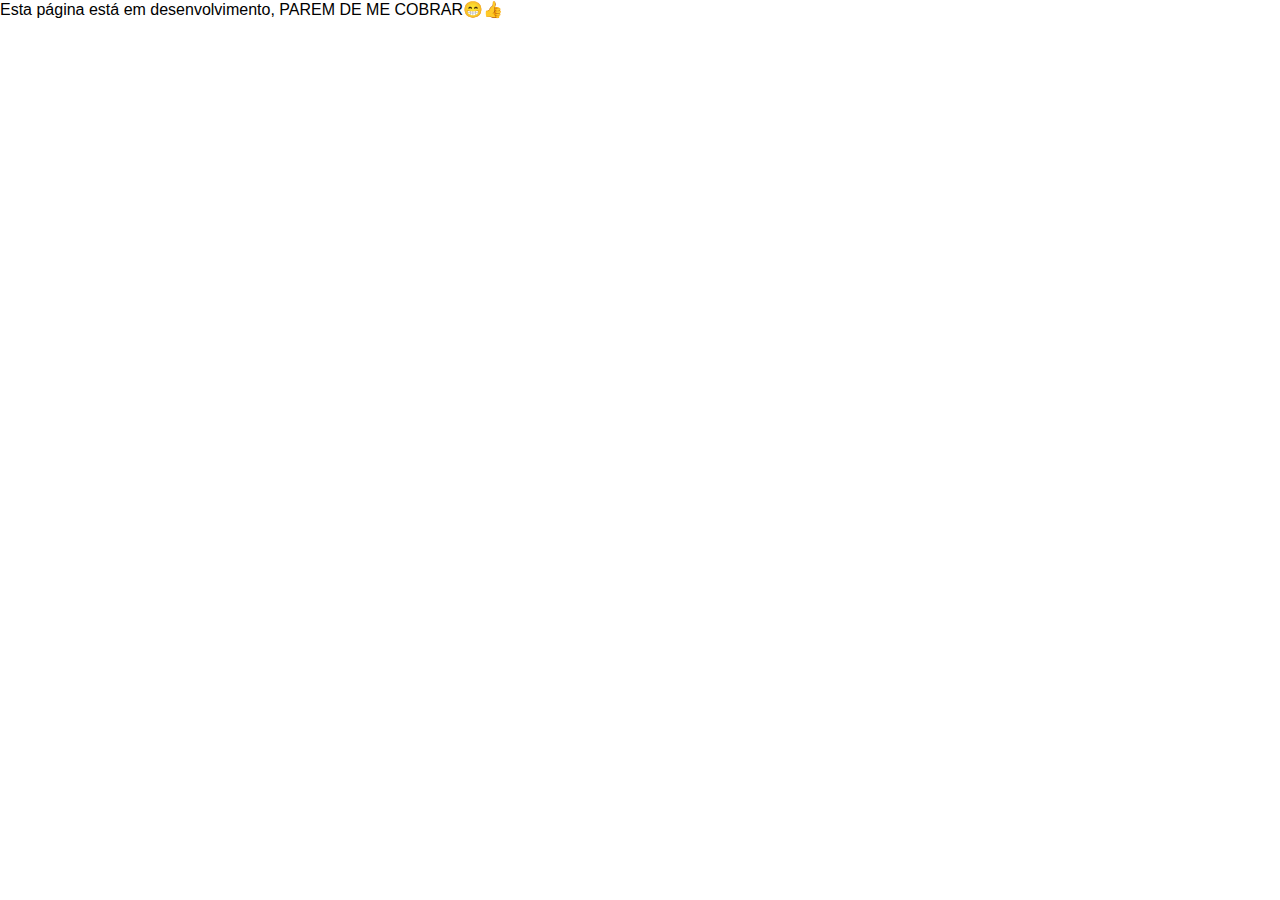
==== login.html @ 86f6ba07 "Página de Termos de Uso" ====
<!DOCTYPE html>
<html lang="en">
<head>
    <meta charset="UTF-8">
    <meta name="viewport" content="width=device-width, initial-scale=1.0">
    <link rel="stylesheet" href="https://fonts.googleapis.com/css2?family=Material+Symbols+Outlined:opsz,wght,FILL,GRAD@20..48,100..700,0..1,-50..200" />
    <link rel="stylesheet" href="assets/css/index.css" type="text/css">
    <link rel="shortcut icon" href="assets/images/favicon.ico" type="image/x-icon">
    <title>Login | ZenTimer Pro.</title>
</head>
<body>
    <main class="main">
        <section class="login__container container">
            <div class="login">Esta página está em desenvolvimento, PAREM DE ME COBRAR😁👍</div>
        </section>
    </main>
</body>
</html>
---- assets/css/index.css ----
@charset "UTF-8";

/* Importing fonts from Google Fonts */
@import url('https://fonts.googleapis.com/css2?family=Inter:ital,opsz,wght@0,14..32,100..900;1,14..32,100..900&family=Roboto:ital,wght@0,100..900;1,100..900&family=Source+Sans+3:ital,wght@0,200..900;1,200..900&family=Space+Grotesk:wght@300..700&display=swap');

/* Importing all CSS files */
@import url('header.css');
@import url('main.css');
@import url('footer.css');
@import url('sobre.css');

/* Importing all media queries files */
@import url('medias/header.css');
@import url('medias/main.css');
@import url('medias/footer.css');
@import url('medias/sobre.css');

:root {
    /* Colors */
    --color1: #EFC3F5;
    --color2: #FAA6FF;
    --color3: #6c63ff;
    --color4: #2F195F;
    --color5: #0F1020;
    
    --white1: #ffffff;
    --white2: #f6f6f6;
    --white3: #ececec;
    --white4: #e1e1e1;
    --white5: #d0d0d0;
    
    --black1: #4d4d4d;
    --black2: #3c3c3c;
    --black3: #1e1e1e;
    --black4: #111111;
    --black5: #000000;
    
    /* Fonts */
    --font-default: Arial, Helvetica, Sans-serif;
    --font-logo: "Space Grotesk", var(--font-default);
    --font1: "Inter", var(--font-default);
    --font2: "Source Sans 3", var(--font-default);
    --fonte3: "Roboto", var(--font-default);
    
    /* Others */
    --transition: 300ms ease;
    --shadow: 0px 5px 19px #0000004f;
    --border1: 1px solid #0b0c0d86;
    --border2: 1px solid #0b0c0d52;
}

* {
    font-family: var(--font-default);
    margin: 0;
    padding: 0;
    box-sizing: border-box;
}

html {
    scroll-behavior: smooth;
    transition: var(--transition);
}

body {
    height: 100%;
}

a {
    text-decoration: none;
}

ul {
    list-style: none;
}

.container {
    width: 100%;
}
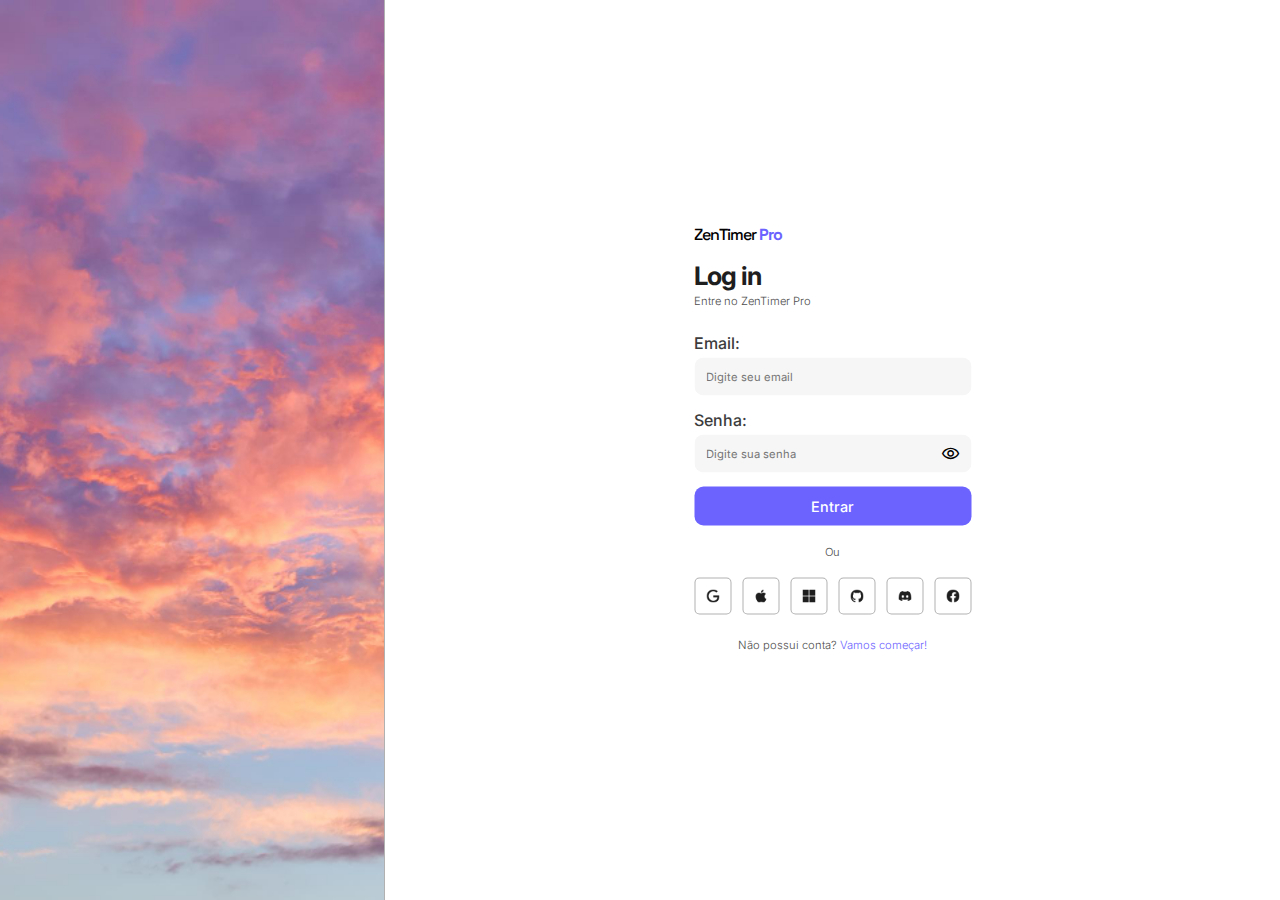
==== commit d6c56544: "Página de Login" ====
--- a/login.html
+++ b/login.html
@@ -6,13 +6,63 @@
     <link rel="stylesheet" href="https://fonts.googleapis.com/css2?family=Material+Symbols+Outlined:opsz,wght,FILL,GRAD@20..48,100..700,0..1,-50..200" />
     <link rel="stylesheet" href="assets/css/index.css" type="text/css">
     <link rel="shortcut icon" href="assets/images/favicon.ico" type="image/x-icon">
-    <title>Login | ZenTimer Pro.</title>
+    <title>Login | ZenTimer Pro</title>
 </head>
 <body>
     <main class="main">
         <section class="login__container container">
-            <div class="login">Esta página está em desenvolvimento, PAREM DE ME COBRAR😁👍</div>
+            <div class="login__img"></div>
+            <div class="login__bg">
+                <div class="login">
+                    <h1 class="logo">ZenTimer <strong class="dest">Pro</strong></h1>
+                    <h1 class="login__title">Log in</h1>
+                    <p class="login__txt">Entre no ZenTimer Pro</p>
+                    <form action="#" method="post" class="form">
+                        <div class="form__block">
+                            <label for="email" class="form__label">Email:</label>
+                            <input type="email" name="email" id="email" class="form__input" placeholder="Digite seu email">
+                            <span class="form__error">Email inválido!</span>
+                        </div>
+                        <div class="form__block">
+                            <label for="senha" class="form__label">Senha:</label>
+                            <p class="pass">
+                                <input type="password" name="senha" id="senha" class="form__input" min-length="8" placeholder="Digite sua senha">
+                                <span class="material-symbols-outlined toggle-pass" onclick="togglePassword()">visibility</span>
+                            </p>
+                            <span class="form__error">A senha precisar ter 8+ caracteres!</span>
+                        </div>
+                        <button type="submit" class="form__btn">Entrar</button>
+                    </form>
+                    <p class="login__txt">Ou</p>
+                    <div class="form__blcks">
+                        <div class="form__blck">
+                            <img title="Faça login com Google" src="assets/images/google.png" alt="Ícone" class="form__icon">
+                        </div>
+                        <div class="form__blck">
+                            <img title="Faça login com Apple" src="assets/images/apple.png" alt="Ícone" class="form__icon">
+                        </div>
+                        <div class="form__blck">
+                            <img title="Faça login com Microsoft" src="assets/images/microsoft.png" alt="Ícone" class="form__icon">
+                        </div>
+                        <div class="form__blck">
+                            <img title="Faça login com Github" src="assets/images/github.png" alt="Ícone" class="form__icon">
+                        </div>
+                        <div class="form__blck">
+                            <img title="Faça login com Discord" src="assets/images/discord.png" alt="Ícone" class="form__icon">
+                        </div>
+                        <div class="form__blck">
+                            <img title="Faça login com Facebook" src="assets/images/facebook.png" alt="Ícone" class="form__icon">
+                        </div>
+                    </div>
+                    <p class="login__txt">Não possui conta? <a href="#" class="form__link">Vamos começar!</a></p>
+                </div>
+                <div class="login__text">
+                    <img src="assets/images/undraw_aircraft_usu4.png" alt="Ilustração" class="login__airplane">
+                    <h1 class="login__subtitle">Com o ZenTimer Pro, você aumenta o seu foco e seus resultados decolam <em>10X</em> mais!</h1>
+                </div>
+            </div>
         </section>
     </main>
+    <script src="assets/js/main.js" type="application/javascript"></script>
 </body>
 </html>--- a/assets/css/index.css
+++ b/assets/css/index.css
@@ -8,12 +8,14 @@
 @import url('main.css');
 @import url('footer.css');
 @import url('sobre.css');
+@import url('login.css');
 
 /* Importing all media queries files */
 @import url('medias/header.css');
 @import url('medias/main.css');
 @import url('medias/footer.css');
 @import url('medias/sobre.css');
+@import url('medias/login.css');
 
 :root {
     /* Colors */
@@ -59,6 +61,7 @@
 html {
     scroll-behavior: smooth;
     transition: var(--transition);
+    height: 100%;
 }
 
 body {
@@ -76,3 +79,22 @@
 .container {
     width: 100%;
 }
+
+/*Mudar a cor do input quando usar o autocomplete */
+input:-webkit-autofill,
+input:-webkit-autofill:hover, 
+input:-webkit-autofill:focus, 
+input:-webkit-autofill:active{
+    -webkit-box-shadow: 0 0 0 30px var(--white2) inset !important;
+    outline: none;
+}
+
+/*Mudar a cor do texto do input quando usar o autocomplete*/
+input:-webkit-autofill{
+    -webkit-text-fill-color: var(--black1) !important;
+}
+
+input:focus {
+    /* border: none; */
+    outline: none;
+}
